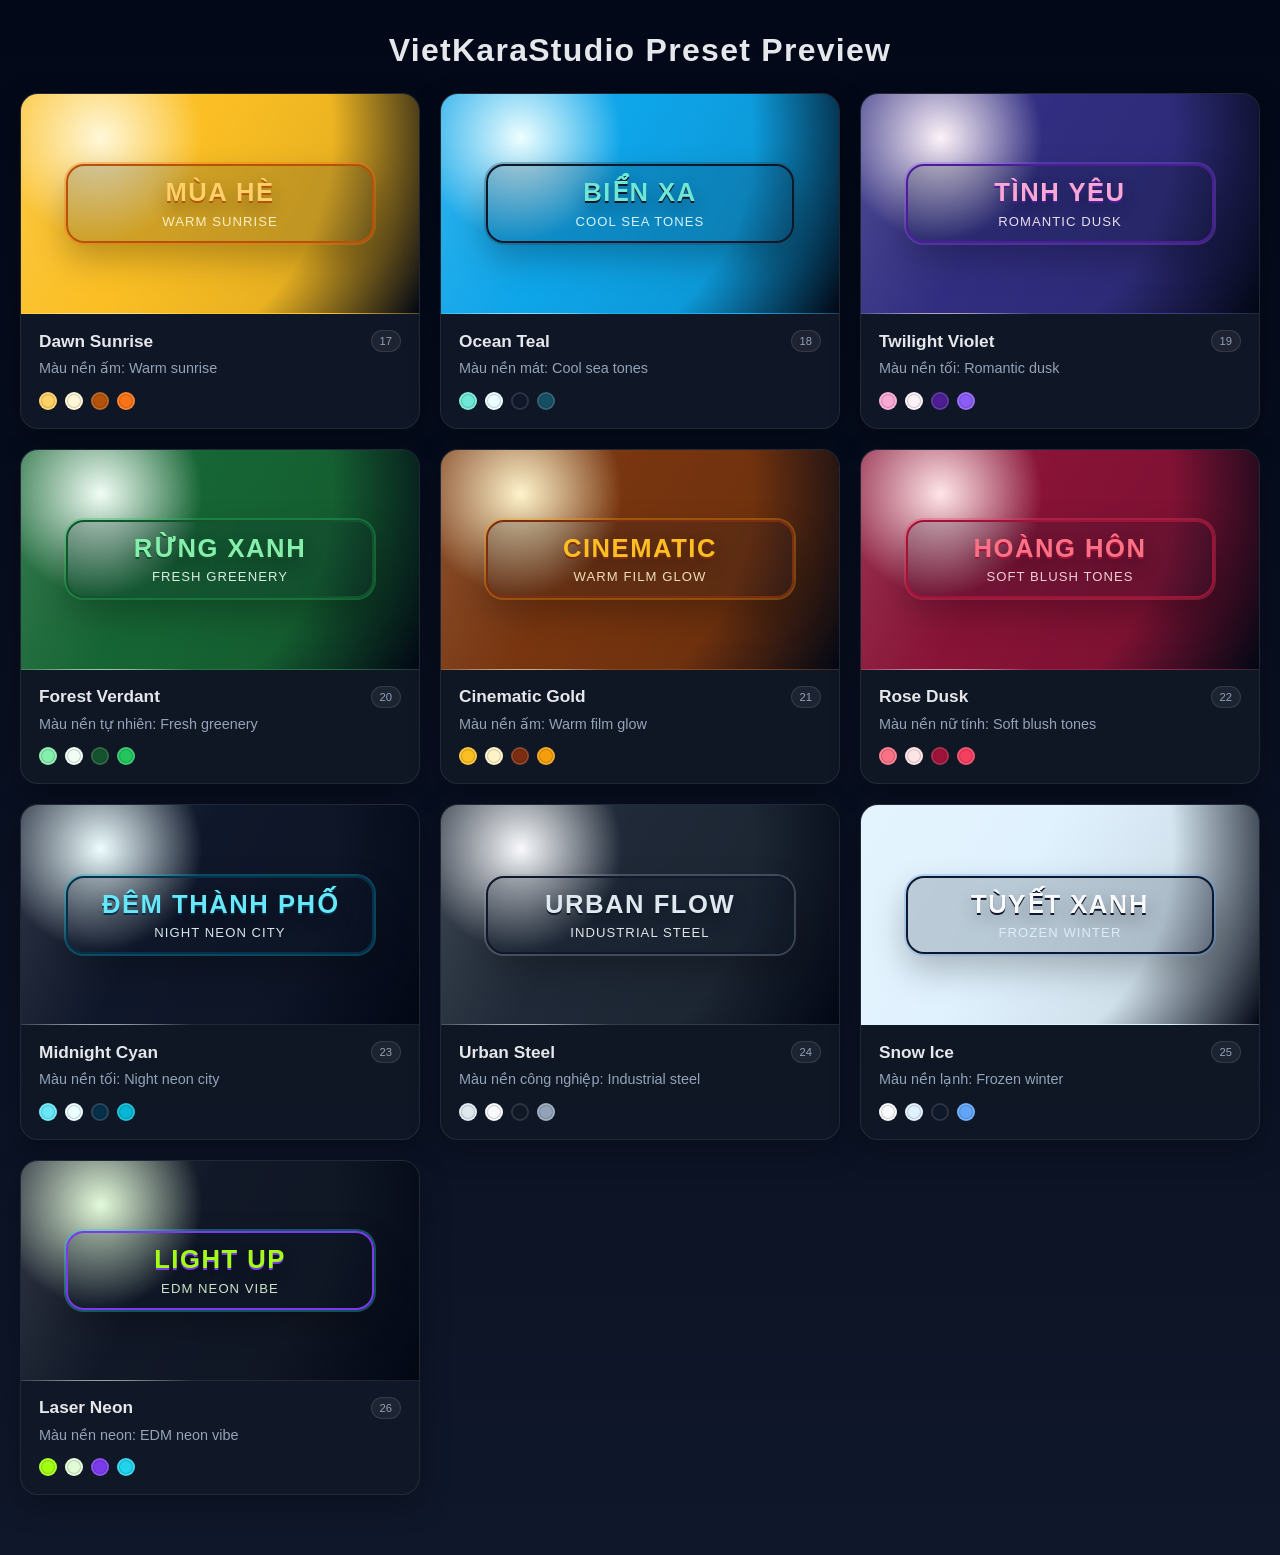
==== resources/presets/preview.html @ 8620f5b9 "Add a visual HTML preview page for the newly created karaoke presets so they can be reviewed in-brow" ====
<!DOCTYPE html>
<html lang="vi">
<head>
  <meta charset="UTF-8" />
  <meta name="viewport" content="width=device-width, initial-scale=1.0" />
  <title>VietKaraStudio Preset Preview</title>
  <style>
    :root {
      --bg: #0f172a;
      --card: #111827;
      --text: #e5e7eb;
      --muted: #94a3b8;
      --border: rgba(255,255,255,0.08);
    }

    * { box-sizing: border-box; }
    body {
      margin: 0;
      background: linear-gradient(180deg, #020817 0%, #0f172a 100%);
      color: var(--text);
      font-family: "Segoe UI", Tahoma, sans-serif;
      padding: 32px 20px 60px;
    }

    h1 {
      text-align: center;
      margin: 0 0 24px;
      letter-spacing: 0.04em;
    }

    .grid {
      max-width: 1400px;
      margin: 0 auto;
      display: grid;
      grid-template-columns: repeat(auto-fit, minmax(320px, 1fr));
      gap: 20px;
    }

    .card {
      border: 1px solid var(--border);
      background: rgba(17,24,39,0.92);
      border-radius: 18px;
      overflow: hidden;
      box-shadow: 0 10px 30px rgba(0,0,0,0.28);
    }

    .preview {
      position: relative;
      height: 220px;
      padding: 18px;
      display: flex;
      align-items: center;
      justify-content: center;
      overflow: hidden;
      border-bottom: 1px solid rgba(255,255,255,0.08);
    }

    .preview::before {
      content: "";
      position: absolute;
      inset: 0;
      background: linear-gradient(120deg, rgba(255,255,255,0.14), transparent 38%, rgba(0,0,0,0.14));
      pointer-events: none;
    }

    .lyric-box {
      position: relative;
      z-index: 1;
      text-align: center;
      width: min(85%, 480px);
      background: rgba(15, 23, 42, 0.18);
      border-radius: 18px;
      padding: 12px 18px;
      box-shadow: inset 0 0 0 1px rgba(255,255,255,0.12);
      backdrop-filter: blur(2px);
    }

    .lyric-main {
      font-size: clamp(1.3rem, 2vw, 2.2rem);
      font-weight: 800;
      letter-spacing: 0.06em;
      text-transform: uppercase;
      margin: 0;
      line-height: 1.15;
      white-space: nowrap;
      text-shadow: 0 4px 0 rgba(0,0,0,0.28), 0 8px 18px rgba(0,0,0,0.28);
    }

    .lyric-sub {
      font-size: 0.82rem;
      opacity: 0.9;
      margin-top: 6px;
      letter-spacing: 0.08em;
      text-transform: uppercase;
    }

    .info {
      padding: 16px 18px 18px;
    }

    .name {
      display: flex;
      justify-content: space-between;
      align-items: center;
      gap: 10px;
      margin-bottom: 6px;
    }

    .name strong {
      font-size: 1.08rem;
    }

    .badge {
      font-size: 0.7rem;
      padding: 4px 8px;
      border-radius: 999px;
      background: rgba(255,255,255,0.06);
      border: 1px solid rgba(255,255,255,0.1);
      color: var(--muted);
    }

    .desc {
      color: var(--muted);
      font-size: 0.9rem;
      line-height: 1.5;
      margin: 0;
    }

    .swatches {
      display: flex;
      gap: 8px;
      margin-top: 12px;
    }

    .swatch {
      width: 18px;
      height: 18px;
      border-radius: 50%;
      border: 2px solid rgba(255,255,255,0.12);
      box-shadow: inset 0 0 0 1px rgba(0,0,0,0.18);
    }
  </style>
</head>
<body>
  <h1>VietKaraStudio Preset Preview</h1>

  <div class="grid" id="grid"></div>

  <script>
    const presets = [
      { id: 17, name: 'Dawn Sunrise', cat: 'Màu nền ấm', bg: '#fbbf24', fg1: '#ffd166', fg2: '#fff7d6', border: '#b45309', shadow: '#f97316', text: 'MÙA HÈ', caption: 'Warm sunrise' },
      { id: 18, name: 'Ocean Teal', cat: 'Màu nền mát', bg: '#0ea5e9', fg1: '#6ee7d7', fg2: '#ecfeff', border: '#0f172a', shadow: '#164e63', text: 'BIỂN XA', caption: 'Cool sea tones' },
      { id: 19, name: 'Twilight Violet', cat: 'Màu nền tối', bg: '#312e81', fg1: '#f9a8d4', fg2: '#fdf2f8', border: '#4c1d95', shadow: '#8b5cf6', text: 'TÌNH YÊU', caption: 'Romantic dusk' },
      { id: 20, name: 'Forest Verdant', cat: 'Màu nền tự nhiên', bg: '#166534', fg1: '#86efac', fg2: '#f0fdf4', border: '#14532d', shadow: '#22c55e', text: 'RỪNG XANH', caption: 'Fresh greenery' },
      { id: 21, name: 'Cinematic Gold', cat: 'Màu nền ấm', bg: '#78350f', fg1: '#fbbf24', fg2: '#fef3c7', border: '#7c2d12', shadow: '#f59e0b', text: 'CINEMATIC', caption: 'Warm film glow' },
      { id: 22, name: 'Rose Dusk', cat: 'Màu nền nữ tính', bg: '#881337', fg1: '#fb7185', fg2: '#ffe4e6', border: '#9f1239', shadow: '#f43f5e', text: 'HOÀNG HÔN', caption: 'Soft blush tones' },
      { id: 23, name: 'Midnight Cyan', cat: 'Màu nền tối', bg: '#0f172a', fg1: '#67e8f9', fg2: '#ecfeff', border: '#082f49', shadow: '#06b6d4', text: 'ĐÊM THÀNH PHỐ', caption: 'Night neon city' },
      { id: 24, name: 'Urban Steel', cat: 'Màu nền công nghiệp', bg: '#1f2937', fg1: '#dfe7ef', fg2: '#f8fafc', border: '#111827', shadow: '#94a3b8', text: 'URBAN FLOW', caption: 'Industrial steel' },
      { id: 25, name: 'Snow Ice', cat: 'Màu nền lạnh', bg: '#e0f2fe', fg1: '#f8fafc', fg2: '#e0f2fe', border: '#0f172a', shadow: '#60a5fa', text: 'TÙYẾT XANH', caption: 'Frozen winter' },
      { id: 26, name: 'Laser Neon', cat: 'Màu nền neon', bg: '#111827', fg1: '#a3ff12', fg2: '#e2fbd7', border: '#7c3aed', shadow: '#22d3ee', text: 'LIGHT UP', caption: 'EDM neon vibe' }
    ];

    const grid = document.getElementById('grid');

    presets.forEach((preset) => {
      const card = document.createElement('div');
      card.className = 'card';

      const preview = document.createElement('div');
      preview.className = 'preview';
      preview.style.background = `radial-gradient(circle at 20% 20%, ${preset.fg2} 0%, ${preset.bg} 28%, ${preset.bg} 64%, #020817 100%)`;

      const lyric = document.createElement('div');
      lyric.className = 'lyric-box';
      lyric.style.border = `2px solid ${preset.border}`;
      lyric.style.boxShadow = `0 0 0 2px ${preset.shadow}55, 0 16px 34px rgba(0,0,0,0.26)`;
      lyric.innerHTML = `
        <p class="lyric-main" style="color:${preset.fg1}; text-shadow: 0 2px 0 ${preset.border}, 0 8px 18px rgba(0,0,0,0.3);">${preset.text}</p>
        <div class="lyric-sub" style="color:${preset.fg2};">${preset.caption}</div>
      `;
      preview.appendChild(lyric);

      const info = document.createElement('div');
      info.className = 'info';
      info.innerHTML = `
        <div class="name">
          <strong>${preset.name}</strong>
          <span class="badge">${preset.id}</span>
        </div>
        <p class="desc">${preset.cat}: ${preset.caption}</p>
        <div class="swatches">
          <span class="swatch" style="background:${preset.fg1};"></span>
          <span class="swatch" style="background:${preset.fg2};"></span>
          <span class="swatch" style="background:${preset.border};"></span>
          <span class="swatch" style="background:${preset.shadow};"></span>
        </div>
      `;

      card.appendChild(preview);
      card.appendChild(info);
      grid.appendChild(card);
    });
  </script>
</body>
</html>
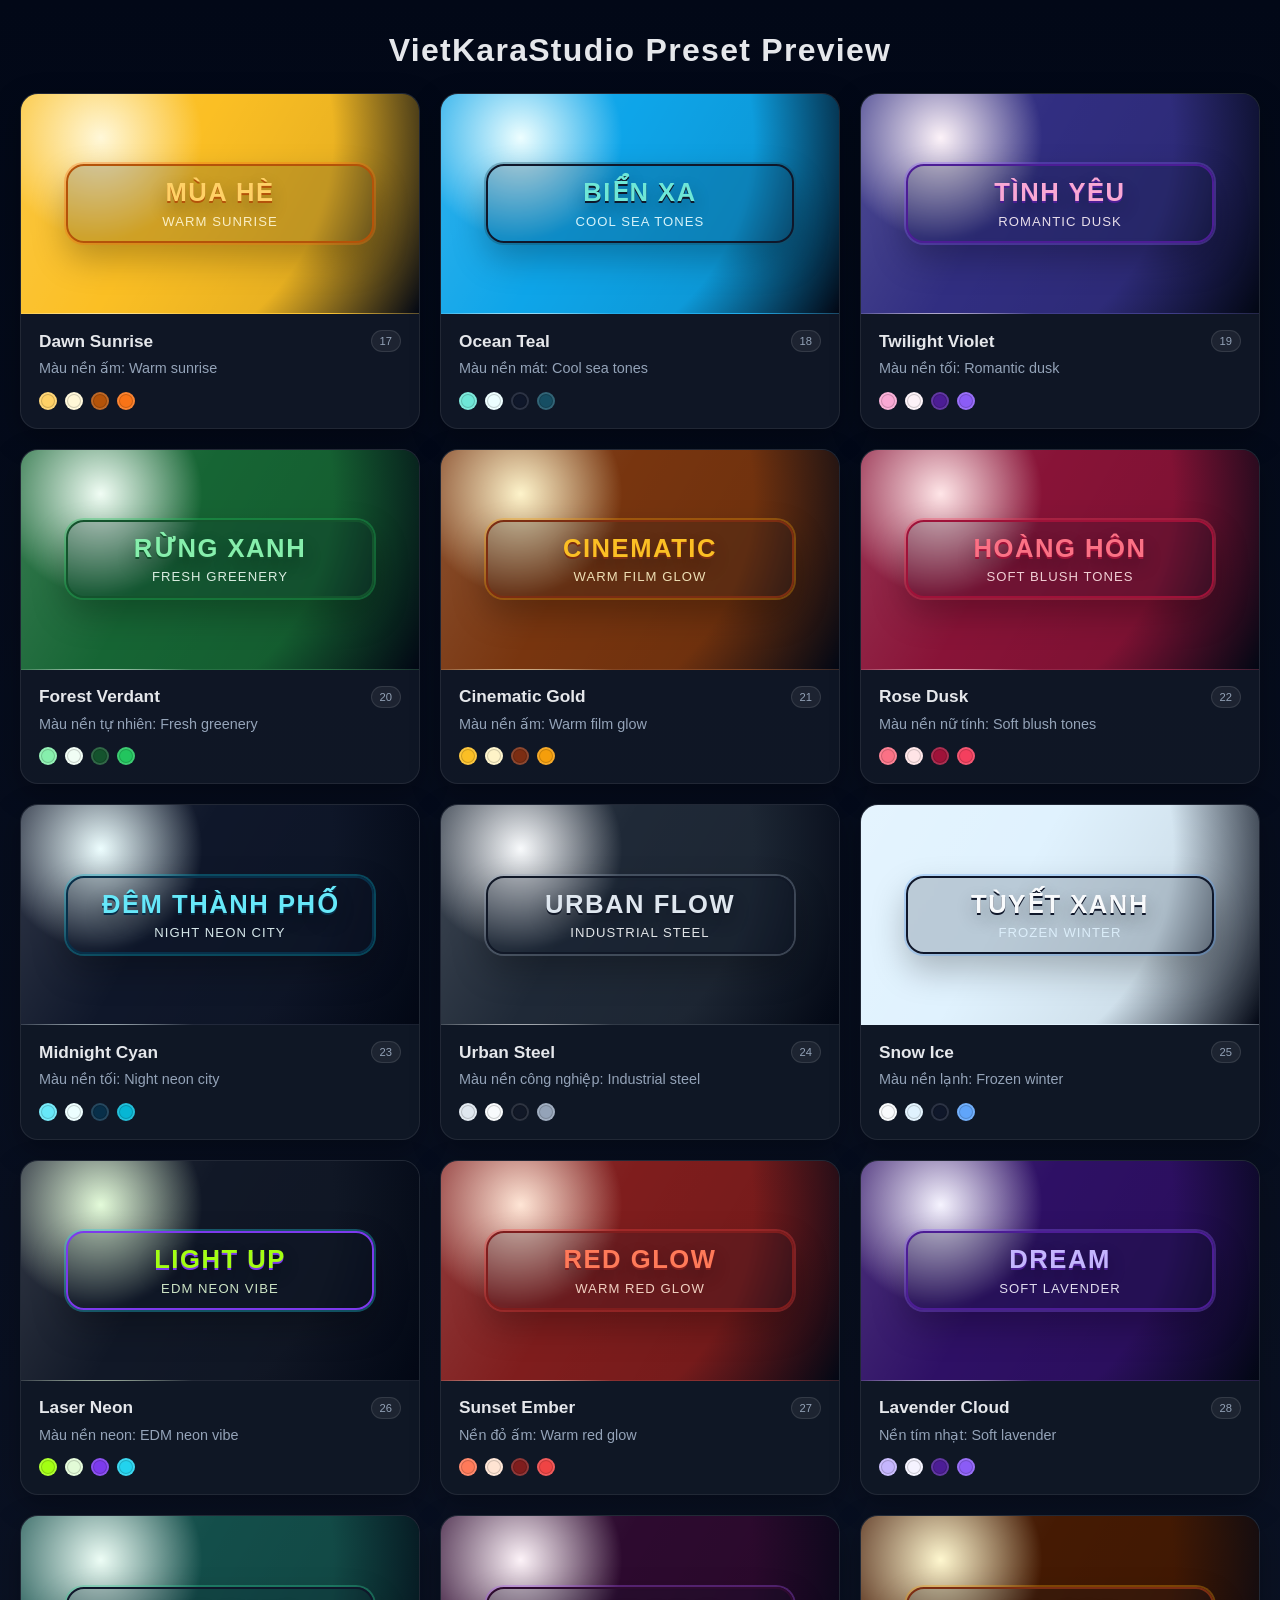
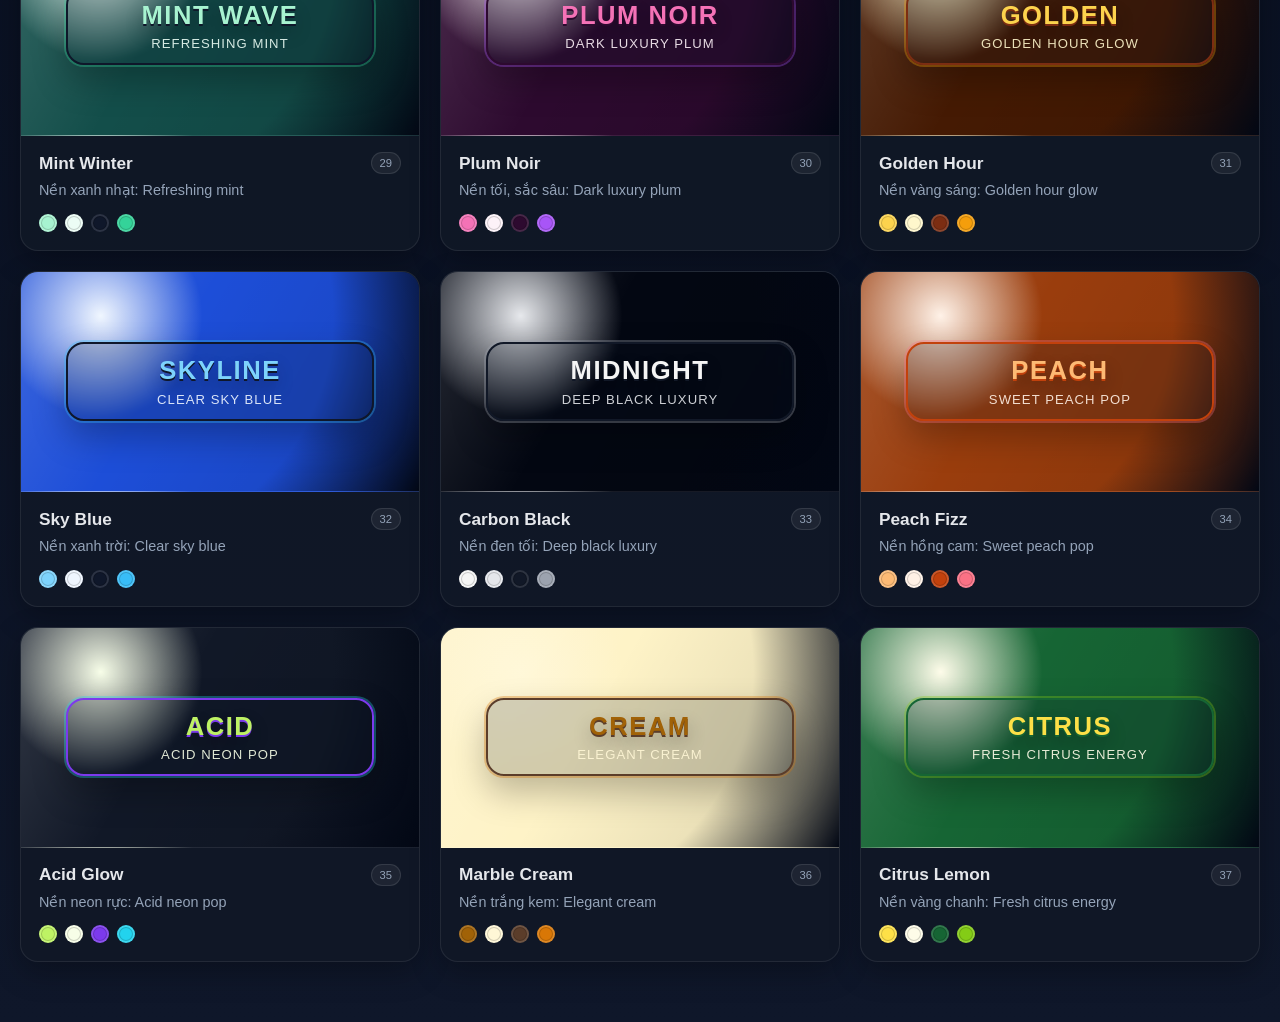
==== commit 3798f4ec: "Update the preview gallery to include the full set of newly added presets from 17 through 37." ====
--- a/resources/presets/preview.html
+++ b/resources/presets/preview.html
@@ -157,7 +157,18 @@
       { id: 23, name: 'Midnight Cyan', cat: 'Màu nền tối', bg: '#0f172a', fg1: '#67e8f9', fg2: '#ecfeff', border: '#082f49', shadow: '#06b6d4', text: 'ĐÊM THÀNH PHỐ', caption: 'Night neon city' },
       { id: 24, name: 'Urban Steel', cat: 'Màu nền công nghiệp', bg: '#1f2937', fg1: '#dfe7ef', fg2: '#f8fafc', border: '#111827', shadow: '#94a3b8', text: 'URBAN FLOW', caption: 'Industrial steel' },
       { id: 25, name: 'Snow Ice', cat: 'Màu nền lạnh', bg: '#e0f2fe', fg1: '#f8fafc', fg2: '#e0f2fe', border: '#0f172a', shadow: '#60a5fa', text: 'TÙYẾT XANH', caption: 'Frozen winter' },
-      { id: 26, name: 'Laser Neon', cat: 'Màu nền neon', bg: '#111827', fg1: '#a3ff12', fg2: '#e2fbd7', border: '#7c3aed', shadow: '#22d3ee', text: 'LIGHT UP', caption: 'EDM neon vibe' }
+      { id: 26, name: 'Laser Neon', cat: 'Màu nền neon', bg: '#111827', fg1: '#a3ff12', fg2: '#e2fbd7', border: '#7c3aed', shadow: '#22d3ee', text: 'LIGHT UP', caption: 'EDM neon vibe' },
+      { id: 27, name: 'Sunset Ember', cat: 'Nền đỏ ấm', bg: '#7f1d1d', fg1: '#ff7a59', fg2: '#ffe4d3', border: '#7f1d1d', shadow: '#ef4444', text: 'RED GLOW', caption: 'Warm red glow' },
+      { id: 28, name: 'Lavender Cloud', cat: 'Nền tím nhạt', bg: '#2e1065', fg1: '#c4b5fd', fg2: '#f5f3ff', border: '#4c1d95', shadow: '#8b5cf6', text: 'DREAM', caption: 'Soft lavender' },
+      { id: 29, name: 'Mint Winter', cat: 'Nền xanh nhạt', bg: '#134e4a', fg1: '#a7f3d0', fg2: '#ecfdf5', border: '#0f172a', shadow: '#34d399', text: 'MINT WAVE', caption: 'Refreshing mint' },
+      { id: 30, name: 'Plum Noir', cat: 'Nền tối, sắc sâu', bg: '#2d0a2f', fg1: '#f472b6', fg2: '#fdf2f8', border: '#2d0a2f', shadow: '#a855f7', text: 'PLUM NOIR', caption: 'Dark luxury plum' },
+      { id: 31, name: 'Golden Hour', cat: 'Nền vàng sáng', bg: '#451a03', fg1: '#fcd34d', fg2: '#fff7cc', border: '#7c2d12', shadow: '#f59e0b', text: 'GOLDEN', caption: 'Golden hour glow' },
+      { id: 32, name: 'Sky Blue', cat: 'Nền xanh trời', bg: '#1d4ed8', fg1: '#7dd3fc', fg2: '#eff6ff', border: '#0f172a', shadow: '#38bdf8', text: 'SKYLINE', caption: 'Clear sky blue' },
+      { id: 33, name: 'Carbon Black', cat: 'Nền đen tối', bg: '#030712', fg1: '#f5f5f5', fg2: '#e5e7eb', border: '#111827', shadow: '#9ca3af', text: 'MIDNIGHT', caption: 'Deep black luxury' },
+      { id: 34, name: 'Peach Fizz', cat: 'Nền hồng cam', bg: '#9a3d0d', fg1: '#fdba74', fg2: '#fff1e6', border: '#c2410c', shadow: '#fb7185', text: 'PEACH', caption: 'Sweet peach pop' },
+      { id: 35, name: 'Acid Glow', cat: 'Nền neon rực', bg: '#111827', fg1: '#bef264', fg2: '#f7fee7', border: '#7c3aed', shadow: '#22d3ee', text: 'ACID', caption: 'Acid neon pop' },
+      { id: 36, name: 'Marble Cream', cat: 'Nền trắng kem', bg: '#fef3c7', fg1: '#a16207', fg2: '#fff7d6', border: '#5b3d2a', shadow: '#d97706', text: 'CREAM', caption: 'Elegant cream' },
+      { id: 37, name: 'Citrus Lemon', cat: 'Nền vàng chanh', bg: '#166534', fg1: '#fde047', fg2: '#fefce8', border: '#166534', shadow: '#84cc16', text: 'CITRUS', caption: 'Fresh citrus energy' }
     ];
 
     const grid = document.getElementById('grid');
